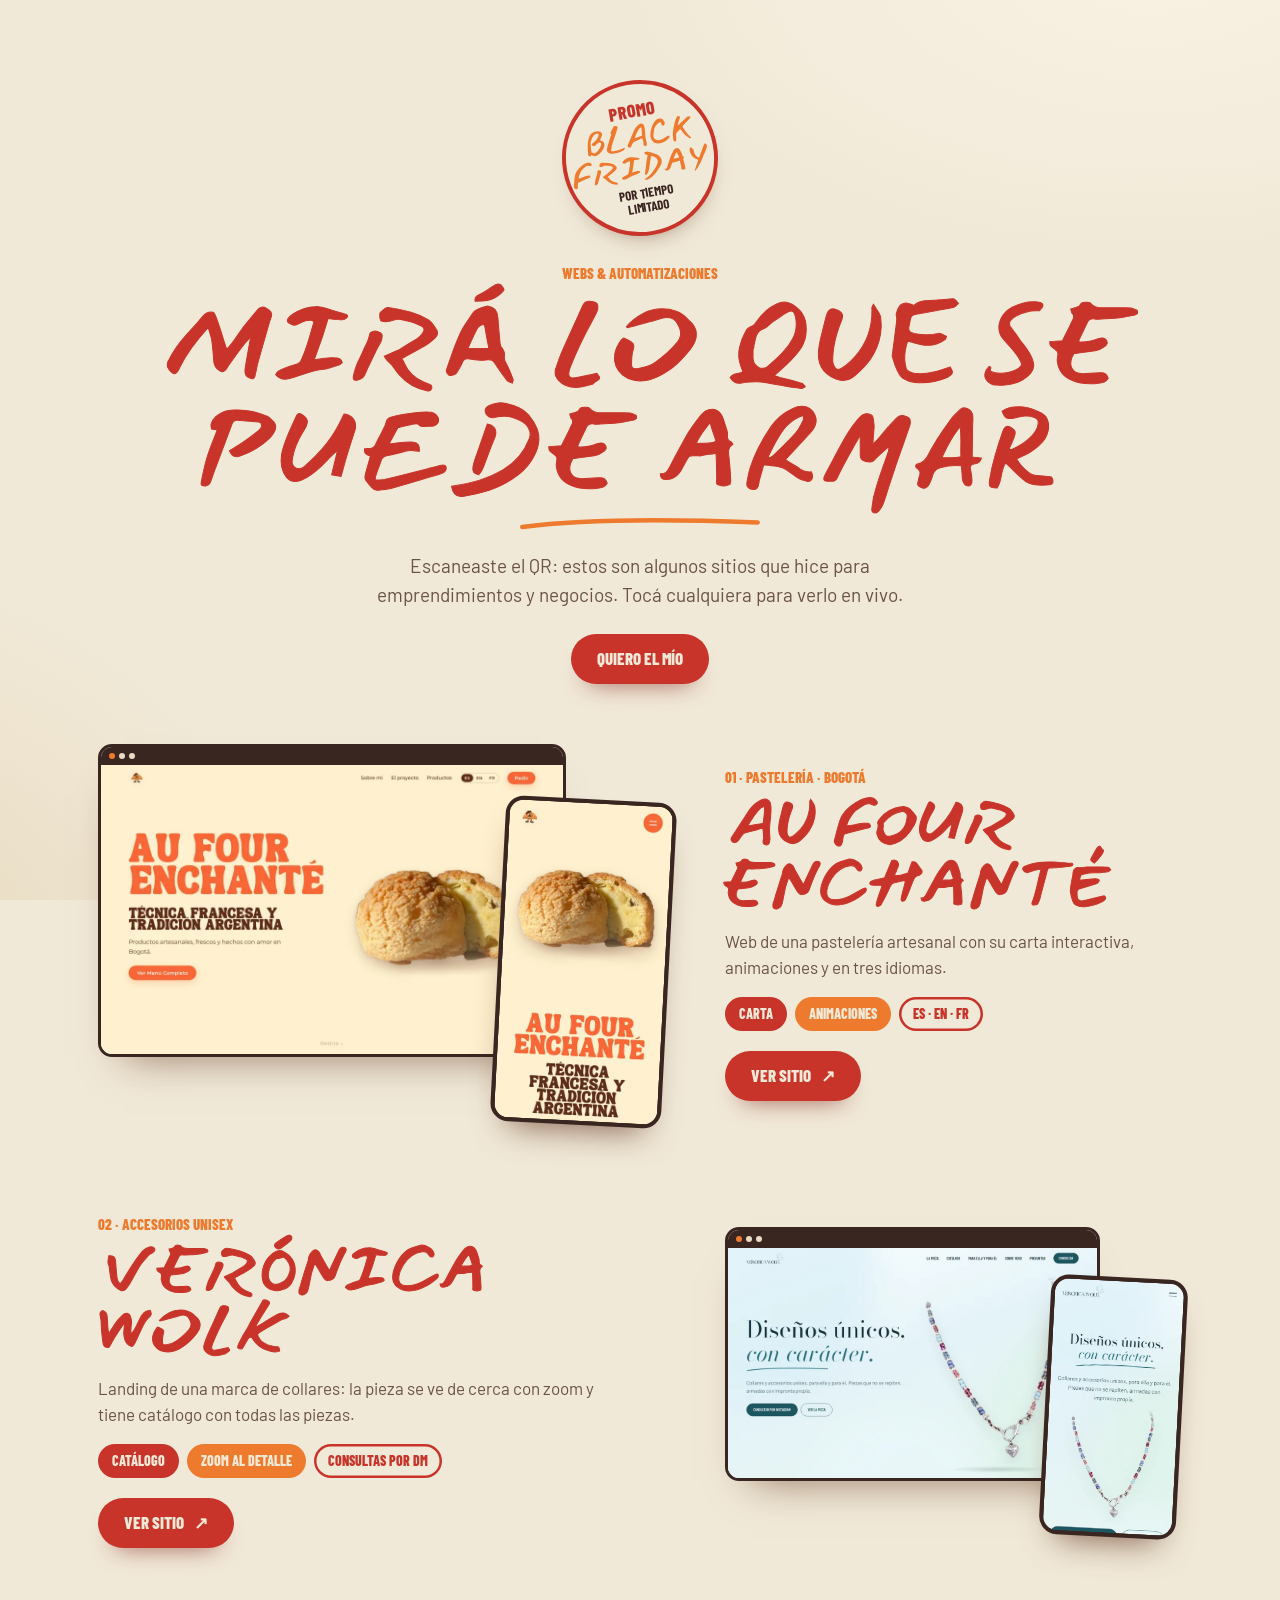
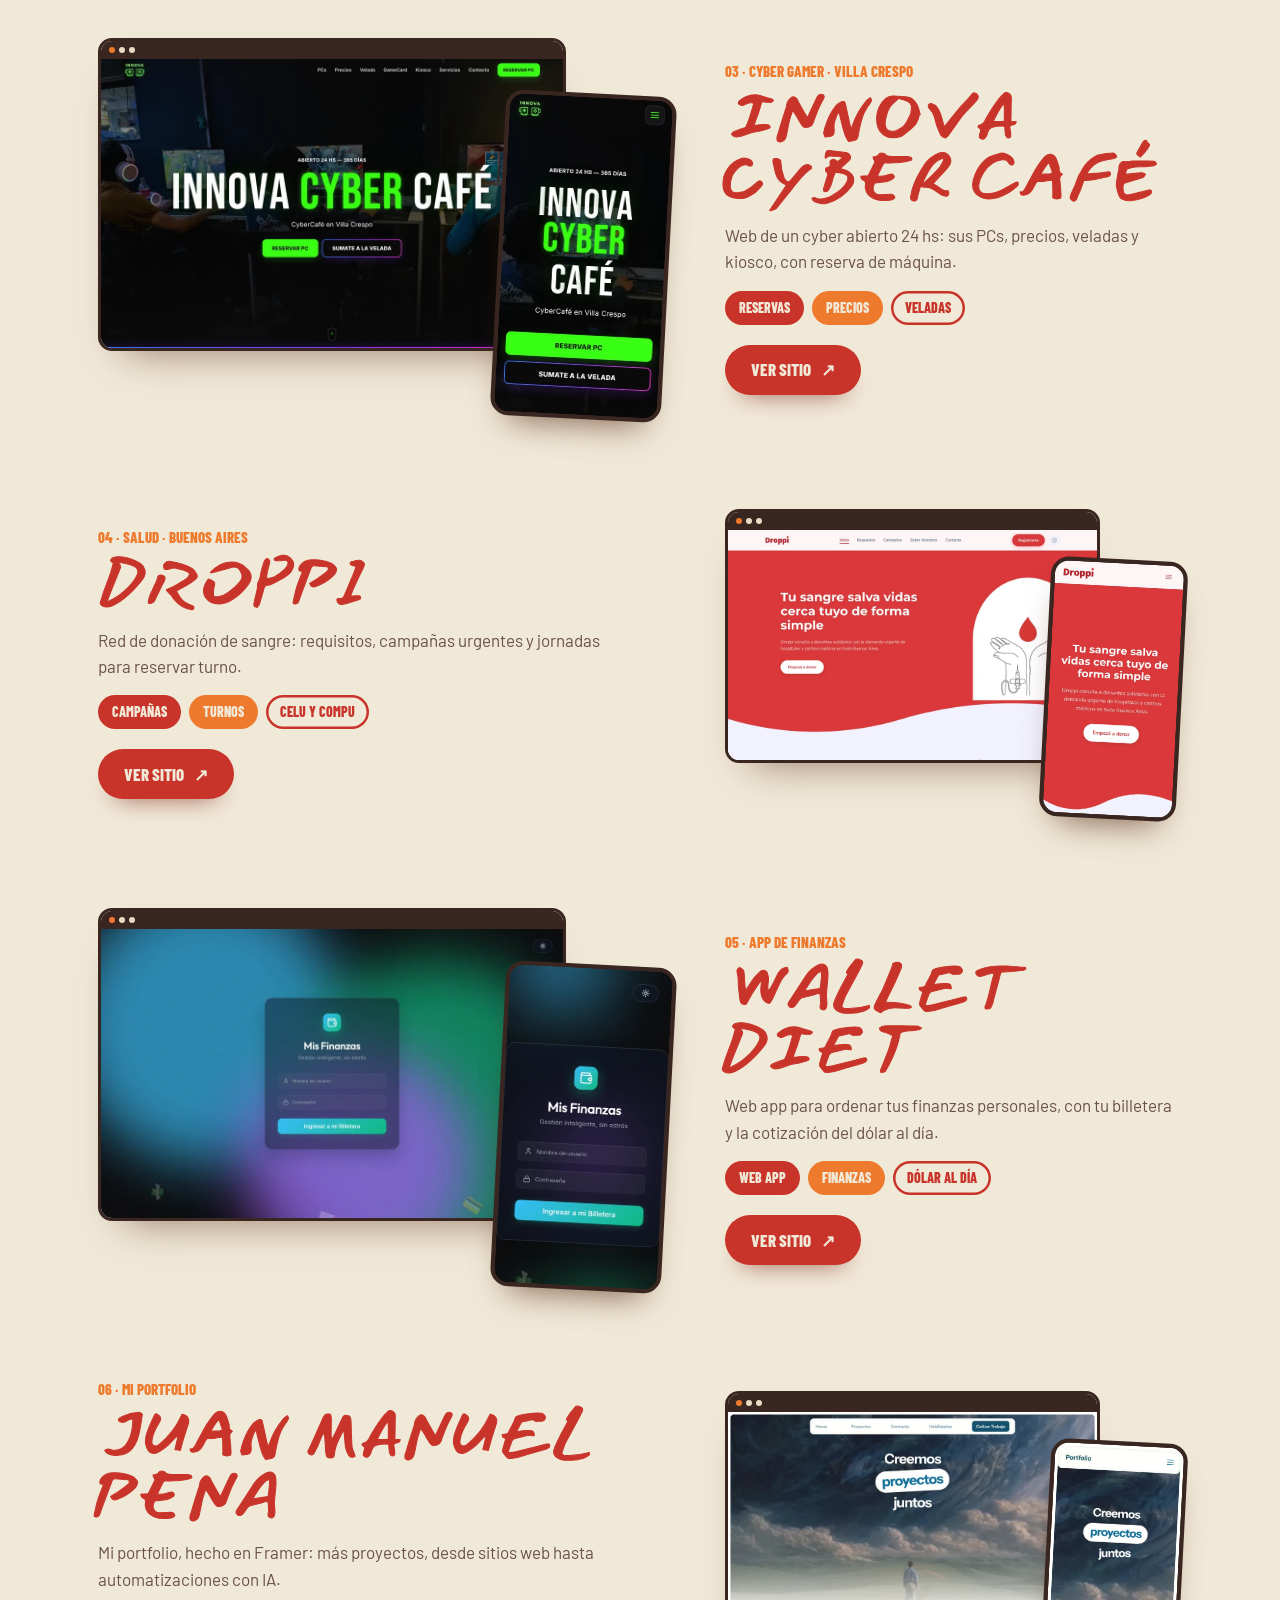
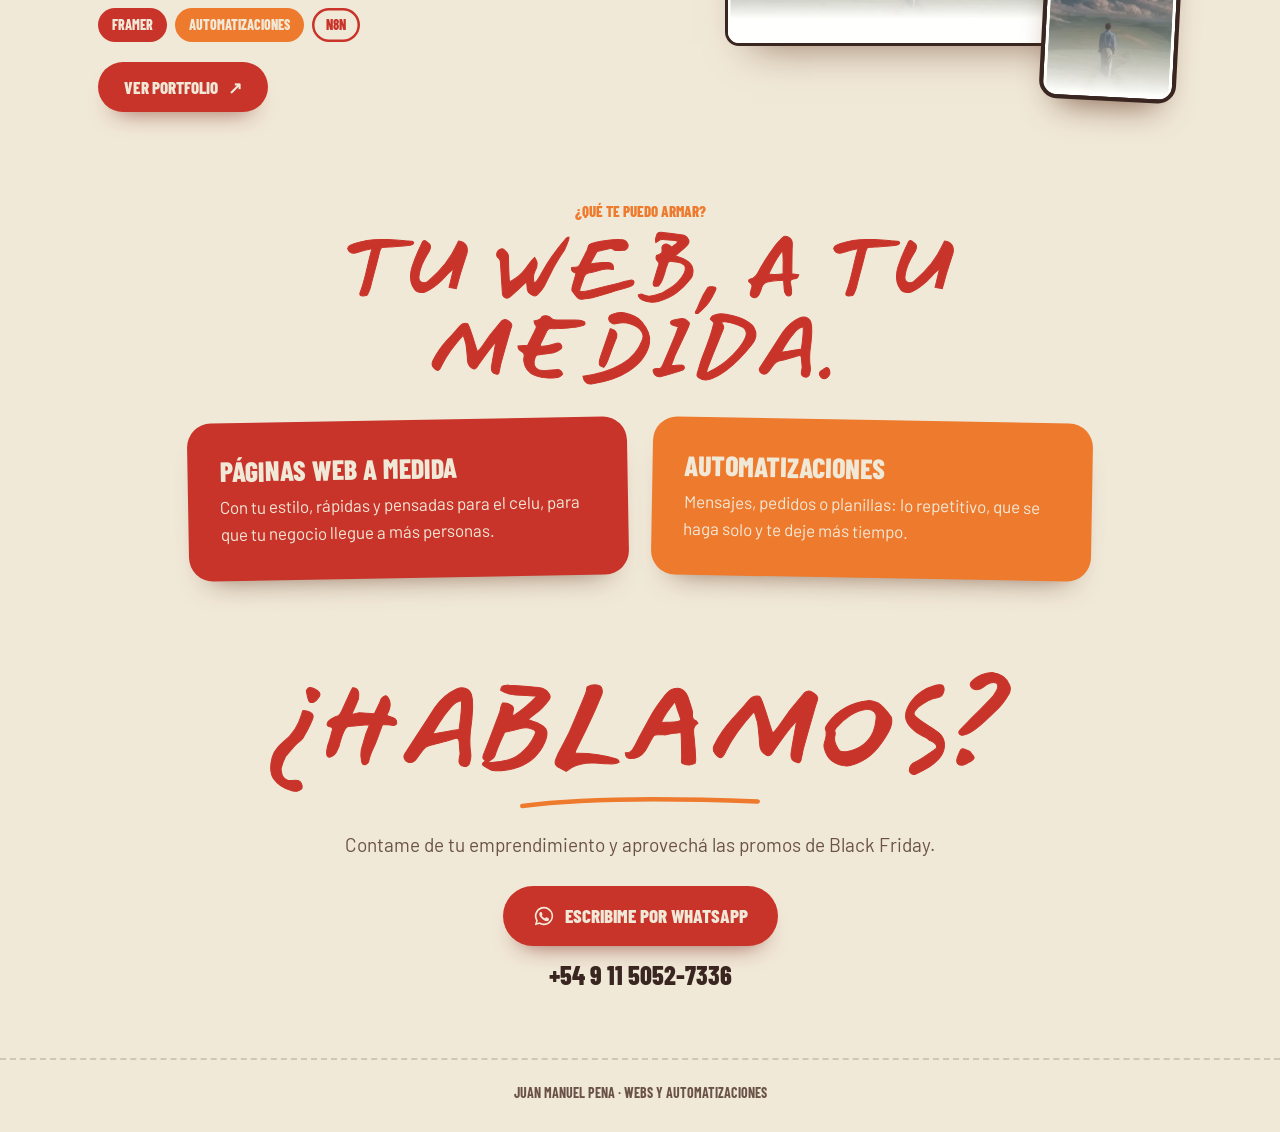
==== mini-pagina/index.html @ 7d2a38d8 "Creation of the entire project as a single, unified entity" ====
<!doctype html>
<html lang="es">
<head>
  <meta charset="utf-8" />
  <meta name="viewport" content="width=device-width, initial-scale=1, viewport-fit=cover" />
  <title>Juan Manuel Pena — Webs y automatizaciones</title>
  <meta name="description" content="Páginas web a medida y automatizaciones para emprendimientos y negocios. Mirá algunos proyectos y consultame." />
  <meta name="theme-color" content="#F1E9D8" />
  <meta property="og:title" content="Webs y automatizaciones a medida" />
  <meta property="og:description" content="Mirá algunos proyectos y escalá tu negocio." />
  <meta property="og:image" content="img/cyber-compu.webp" />
  <link rel="icon" href="data:image/svg+xml,%3Csvg xmlns='http://www.w3.org/2000/svg' viewBox='0 0 24 24'%3E%3Cpath fill='%23C9342A' d='M12 0c.6 6 1.8 9.4 12 12-10.2 2.6-11.4 6-12 12-.6-6-1.8-9.4-12-12C10.2 9.4 11.4 6 12 0Z'/%3E%3C/svg%3E" />
  <link rel="preload" href="fonts/Mansalva-400.woff2" as="font" type="font/woff2" crossorigin />
  <link rel="stylesheet" href="style.css" />
  <script src="config.js" defer></script>
  <script src="main.js" defer></script>
</head>
<body>
  <header class="hero">
    <div class="sticker reveal"><span class="s1">Promo</span><span class="s2">Black<br>Friday</span><span class="s3">Por tiempo<br>limitado</span></div>
    <p class="label reveal">Webs &amp; automatizaciones</p>
    <h1 class="brush reveal">Mirá lo que se puede armar</h1>
    <svg class="swash reveal" viewBox="0 0 320 22" aria-hidden="true"><path d="M3 15 C 70 6, 170 3, 317 9" /></svg>
    <p class="lead reveal">Escaneaste el QR: estos son algunos sitios que hice para emprendimientos y negocios. Tocá cualquiera para verlo en vivo.</p>
    <a class="btn reveal" href="#contacto">Quiero el mío</a>
  </header>

  <main>
    <section class="projects" aria-label="Proyectos">
      <article class="project reveal">
        <div class="shots"><div class="browser"><i></i><img src="img/aufore-compu.webp" alt="Au Four Enchanté en la compu" width="960" height="600" loading="lazy" /></div><div class="phone"><img src="img/aufore-celu.webp" alt="Au Four Enchanté en el celular" width="390" height="844" loading="lazy" /></div></div>
        <div class="info">
          <p class="num">01 · Pastelería · Bogotá</p>
          <h2 class="brush">Au Four Enchanté</h2>
          <p>Web de una pastelería artesanal con su carta interactiva, animaciones y en tres idiomas.</p>
          <ul class="chips"><li>Carta</li><li class="o">Animaciones</li><li class="l">ES · EN · FR</li></ul>
          <a class="btn" href="https://aufourenchante.netlify.app/" target="_blank" rel="noopener">Ver sitio <span aria-hidden="true">↗</span></a>
        </div>
      </article>

      <article class="project reveal">
        <div class="shots"><div class="browser"><i></i><img src="img/vero-compu.webp" alt="Verónica Wolk en la compu" width="960" height="600" loading="lazy" /></div><div class="phone"><img src="img/vero-celu.webp" alt="Verónica Wolk en el celular" width="390" height="844" loading="lazy" /></div></div>
        <div class="info">
          <p class="num">02 · Accesorios unisex</p>
          <h2 class="brush">Verónica Wolk</h2>
          <p>Landing de una marca de collares: la pieza se ve de cerca con zoom y tiene catálogo con todas las piezas.</p>
          <ul class="chips"><li>Catálogo</li><li class="o">Zoom al detalle</li><li class="l">Consultas por DM</li></ul>
          <a class="btn" href="https://soyverowolk.netlify.app/" target="_blank" rel="noopener">Ver sitio <span aria-hidden="true">↗</span></a>
        </div>
      </article>

      <article class="project reveal">
        <div class="shots"><div class="browser"><i></i><img src="img/cyber-compu.webp" alt="Innova Cyber Café en la compu" width="960" height="600" loading="lazy" /></div><div class="phone"><img src="img/cyber-celu.webp" alt="Innova Cyber Café en el celular" width="390" height="844" loading="lazy" /></div></div>
        <div class="info">
          <p class="num">03 · Cyber gamer · Villa Crespo</p>
          <h2 class="brush">Innova Cyber Café</h2>
          <p>Web de un cyber abierto 24 hs: sus PCs, precios, veladas y kiosco, con reserva de máquina.</p>
          <ul class="chips"><li>Reservas</li><li class="o">Precios</li><li class="l">Veladas</li></ul>
          <a class="btn" href="https://innova-cyber.netlify.app/" target="_blank" rel="noopener">Ver sitio <span aria-hidden="true">↗</span></a>
        </div>
      </article>

      <article class="project reveal">
        <div class="shots"><div class="browser"><i></i><img src="img/droppi-compu.webp" alt="Droppi en la compu" width="960" height="600" loading="lazy" /></div><div class="phone"><img src="img/droppi-celu.webp" alt="Droppi en el celular" width="390" height="844" loading="lazy" /></div></div>
        <div class="info">
          <p class="num">04 · Salud · Buenos Aires</p>
          <h2 class="brush">Droppi</h2>
          <p>Red de donación de sangre: requisitos, campañas urgentes y jornadas para reservar turno.</p>
          <ul class="chips"><li>Campañas</li><li class="o">Turnos</li><li class="l">Celu y compu</li></ul>
          <a class="btn" href="https://droppi-vei.netlify.app/" target="_blank" rel="noopener">Ver sitio <span aria-hidden="true">↗</span></a>
        </div>
      </article>

      <article class="project reveal">
        <div class="shots"><div class="browser"><i></i><img src="img/wallet-compu.webp" alt="Wallet Diet en la compu" width="960" height="600" loading="lazy" /></div><div class="phone"><img src="img/wallet-celu.webp" alt="Wallet Diet en el celular" width="390" height="844" loading="lazy" /></div></div>
        <div class="info">
          <p class="num">05 · App de finanzas</p>
          <h2 class="brush">Wallet Diet</h2>
          <p>Web app para ordenar tus finanzas personales, con tu billetera y la cotización del dólar al día.</p>
          <ul class="chips"><li>Web app</li><li class="o">Finanzas</li><li class="l">Dólar al día</li></ul>
          <a class="btn" href="https://wallet-diet.netlify.app/" target="_blank" rel="noopener">Ver sitio <span aria-hidden="true">↗</span></a>
        </div>
      </article>

      <article class="project reveal">
        <div class="shots"><div class="browser"><i></i><img src="img/pena-compu.webp" alt="Portfolio de Juan Manuel Pena en la compu" width="960" height="600" loading="lazy" /></div><div class="phone"><img src="img/pena-celu.webp" alt="Portfolio en el celular" width="390" height="844" loading="lazy" /></div></div>
        <div class="info">
          <p class="num">06 · Mi portfolio</p>
          <h2 class="brush">Juan Manuel Pena</h2>
          <p>Mi portfolio, hecho en Framer: más proyectos, desde sitios web hasta automatizaciones con IA.</p>
          <ul class="chips"><li>Framer</li><li class="o">Automatizaciones</li><li class="l">n8n</li></ul>
          <a class="btn" href="https://portfolio-pena.framer.website/" target="_blank" rel="noopener">Ver portfolio <span aria-hidden="true">↗</span></a>
        </div>
      </article>
    </section>

    <section class="services">
      <p class="label reveal">¿Qué te puedo armar?</p>
      <h2 class="brush reveal">Tu web, a tu medida.</h2>
      <div class="svc">
        <div class="card r reveal"><h3>Páginas web a medida</h3><p>Con tu estilo, rápidas y pensadas para el celu, para que tu negocio llegue a más personas.</p></div>
        <div class="card o reveal"><h3>Automatizaciones</h3><p>Mensajes, pedidos o planillas: lo repetitivo, que se haga solo y te deje más tiempo.</p></div>
      </div>
    </section>

    <section class="contact" id="contacto">
      <h2 class="brush reveal">¿Hablamos?</h2>
      <svg class="swash reveal" viewBox="0 0 320 22" aria-hidden="true"><path d="M3 15 C 70 6, 170 3, 317 9" /></svg>
      <p class="lead reveal">Contame de tu emprendimiento y aprovechá las promos de Black Friday.</p>
      <a class="btn big reveal" data-wa href="#" target="_blank" rel="noopener">
        <svg viewBox="0 0 24 24" aria-hidden="true"><path d="M12 2a10 10 0 0 0-8.6 15.1L2 22l5-1.3A10 10 0 1 0 12 2Zm0 18.2a8.2 8.2 0 0 1-4.2-1.2l-.3-.2-3 .8.8-2.9-.2-.3A8.2 8.2 0 1 1 12 20.2Zm4.5-6.1c-.2-.1-1.5-.7-1.7-.8s-.4-.1-.6.1-.7.8-.8 1-.3.2-.5.1a6.7 6.7 0 0 1-3.3-2.9c-.3-.4.3-.4.7-1.3.1-.2 0-.3 0-.4l-.8-1.8c-.2-.5-.4-.4-.6-.4h-.5a1 1 0 0 0-.7.3 3 3 0 0 0-.9 2.2 5.2 5.2 0 0 0 1.1 2.7 11.8 11.8 0 0 0 4.5 4c1.7.7 2.3.8 3.2.6.5-.1 1.5-.6 1.7-1.2s.2-1.1.2-1.2-.2-.2-.4-.3Z"/></svg>
        Escribime por WhatsApp
      </a>
      <p class="phone-num reveal" data-phone></p>
    </section>
  </main>

  <footer class="foot">Juan Manuel Pena · Webs y automatizaciones</footer>
</body>
</html>
---- mini-pagina/style.css ----
/* Mobile first: lo de base es para celular; @media (min-width: 900px) agrega escritorio. */
@font-face { font-family: 'Brush'; src: url(fonts/Mansalva-400.woff2) format('woff2'); font-display: swap; }
@font-face { font-family: 'Cond'; font-weight: 700; src: url(fonts/BarlowCondensed-700.woff2) format('woff2'); font-display: swap; }
@font-face { font-family: 'Cond'; font-weight: 800; src: url(fonts/BarlowCondensed-800.woff2) format('woff2'); font-display: swap; }
@font-face { font-family: 'Barlow'; font-weight: 400; src: url(fonts/b400.woff2) format('woff2'); font-display: swap; }
@font-face { font-family: 'Barlow'; font-weight: 500; src: url(fonts/b500.woff2) format('woff2'); font-display: swap; }

:root { --cream: #F1E9D8; --cream2: #E8DCC4; --red: #C9342A; --red-d: #9E241C; --orange: #EE7A2E; --ink: #3A2620; --muted: #6a5248; --pad: 22px; --ease: cubic-bezier(.22, 1, .36, 1); }
* { box-sizing: border-box; margin: 0; }
html { -webkit-text-size-adjust: 100%; scroll-behavior: smooth; overflow-x: hidden; }
main, header { overflow-x: clip; }
body { background: var(--cream); color: var(--ink); font: 400 17px/1.55 'Barlow', system-ui, sans-serif; overflow-x: hidden;
  background-image: radial-gradient(900px 500px at 90% -5%, #f9f2e3, transparent 60%), radial-gradient(700px 700px at -10% 110%, #e7d9bd, transparent 60%); background-attachment: fixed; }
img { display: block; max-width: 100%; height: auto; }
a { color: inherit; }

.brush { font-family: 'Brush', cursive; font-weight: 400; text-transform: uppercase; transform: skewX(-9deg); -webkit-text-stroke: 1px currentColor; line-height: .95; color: var(--red); }
.label { font: 800 15px/1.2 'Cond', sans-serif; text-transform: uppercase; color: var(--orange); }
.lead { font-size: 17px; color: var(--muted); max-width: 32em; margin: 0 auto; }
.swash { display: block; width: min(240px, 60%); height: 18px; margin: 12px auto 18px; overflow: visible; }
.swash path { fill: none; stroke: var(--orange); stroke-width: 6; stroke-linecap: round; stroke-dasharray: 340; stroke-dashoffset: 340; transition: stroke-dashoffset 1.2s var(--ease) .2s; }
.swash.in path { stroke-dashoffset: 0; }

.btn { display: inline-flex; align-items: center; justify-content: center; gap: 10px; min-height: 50px; padding: 15px 26px; border-radius: 999px; background: var(--red); color: var(--cream); text-decoration: none;
  font: 800 17px/1 'Cond', sans-serif; text-transform: uppercase; box-shadow: 0 14px 24px -16px rgba(120,30,20,.8); transition: transform .3s var(--ease), background .3s; }
.btn:active { transform: scale(.97); }
@media (hover: hover) { .btn:hover { background: var(--red-d); transform: translateY(-2px); } }
.btn svg { width: 22px; height: 22px; fill: currentColor; }
.btn.big { min-height: 60px; font-size: 19px; padding: 18px 30px; }

/* inicio */
.hero { position: relative; text-align: center; padding: 56px var(--pad) 40px; }
.hero h1 { font-size: clamp(50px, 15vw, 110px); margin: 12px auto 0; max-width: 1000px; text-wrap: balance; }
.hero .lead { margin-bottom: 24px; }
.sticker { width: 128px; height: 128px; margin: 0 auto 22px; border-radius: 50%; background: var(--cream); border: 4px solid var(--red); display: grid; place-content: center; text-align: center; transform: rotate(-10deg); box-shadow: 0 12px 24px -16px rgba(80,30,10,.6); }
.sticker .s1 { font: 800 15px/1 'Cond'; color: var(--red); text-transform: uppercase; }
.sticker .s2 { font-family: 'Brush'; text-transform: uppercase; font-size: 26px; color: var(--orange); transform: skewX(-9deg); line-height: .95; margin: 3px 0; }
.sticker .s3 { font: 700 11px/1.1 'Cond'; color: var(--ink); text-transform: uppercase; }

/* proyectos */
.projects { display: grid; gap: 54px; padding: 20px var(--pad) 40px; max-width: 1180px; margin: 0 auto; }
.project { display: grid; gap: 20px; }
.shots { position: relative; padding-right: 18%; padding-bottom: 12%; }
.browser { border-radius: 14px; overflow: hidden; background: #fff; box-shadow: 0 24px 40px -26px rgba(80,30,10,.6); border: 3px solid var(--ink); }
.browser i { display: block; height: 18px; background: var(--ink); position: relative; }
.browser i::before { content: ''; position: absolute; left: 8px; top: 6px; width: 6px; height: 6px; border-radius: 50%; background: var(--orange); box-shadow: 10px 0 0 var(--cream2), 20px 0 0 var(--cream2); }
.browser img { aspect-ratio: 16 / 10; width: 100%; object-fit: cover; object-position: top; }
.phone { position: absolute; right: 0; bottom: 0; width: 30%; border-radius: 18px; overflow: hidden; border: 4px solid var(--ink); background: var(--ink); box-shadow: 0 20px 34px -18px rgba(80,30,10,.7); transform: rotate(3deg); }
.phone img { aspect-ratio: 390 / 760; width: 100%; object-fit: cover; object-position: top; border-radius: 13px; }
.info { text-align: center; }
.num { font: 800 15px/1.2 'Cond'; text-transform: uppercase; color: var(--orange); }
.info h2 { font-size: clamp(40px, 11vw, 64px); margin: 8px 0 12px; }
.info p:not(.num) { color: var(--muted); max-width: 30em; margin: 0 auto; }
.chips { list-style: none; padding: 0; margin: 16px 0 20px; display: flex; flex-wrap: wrap; gap: 8px; justify-content: center; }
.chips li { font: 800 14px/1 'Cond'; text-transform: uppercase; padding: 10px 14px; border-radius: 999px; background: var(--red); color: var(--cream); }
.chips li.o { background: var(--orange); }
.chips li.l { background: transparent; color: var(--red); box-shadow: inset 0 0 0 2.5px var(--red); }

/* servicios */
.services { text-align: center; padding: 50px var(--pad); max-width: 1000px; margin: 0 auto; }
.services h2 { font-size: clamp(44px, 12vw, 84px); margin-top: 10px; }
.svc { display: grid; gap: 16px; margin-top: 30px; text-align: left; }
.card { border-radius: 24px; padding: 26px 24px; color: var(--cream); box-shadow: 0 18px 30px -22px rgba(80,30,10,.7); }
.card.r { background: var(--red); transform: rotate(-1deg); }
.card.o { background: var(--orange); transform: rotate(1deg); }
.card h3 { font: 800 28px/1.05 'Cond'; text-transform: uppercase; margin-bottom: 8px; }

/* contacto */
.contact { text-align: center; padding: 50px var(--pad) 70px; }
.contact h2 { font-size: clamp(46px, 13vw, 110px); }
.contact .lead { margin-bottom: 26px; }
.phone-num { margin-top: 16px; font: 800 26px/1 'Cond'; color: var(--ink); letter-spacing: 0; }
.foot { text-align: center; padding: 24px var(--pad) calc(30px + env(safe-area-inset-bottom)); font: 700 14px/1.3 'Cond'; text-transform: uppercase; color: var(--muted); border-top: 2px dashed rgba(58,38,32,.18); }

/* aparición */
.reveal { opacity: 0; transform: translateY(26px); transition: opacity .9s var(--ease), transform .9s var(--ease); }
.reveal.in { opacity: 1; transform: none; }
.brush.reveal.in, h1.reveal.in { transform: skewX(-9deg); }
.sticker.reveal.in { transform: rotate(-10deg); }
.card.r.reveal.in { transform: rotate(-1deg); }
.card.o.reveal.in { transform: rotate(1deg); }

/* escritorio */
@media (min-width: 900px) {
  :root { --pad: 48px; }
  .hero { padding-top: 80px; }
  .hero .lead, .lead { font-size: 19px; }
  .sticker { width: 156px; height: 156px; margin: 0 auto 28px; }
  .sticker .s1 { font-size: 18px; } .sticker .s2 { font-size: 32px; } .sticker .s3 { font-size: 13px; }
  .projects { gap: 90px; }
  .project { grid-template-columns: 1.25fr 1fr; align-items: center; gap: 56px; }
  .project:nth-child(even) .shots { order: 2; }
  .info { text-align: left; }
  .info p:not(.num) { margin: 0; }
  .chips { justify-content: flex-start; }
  .svc { grid-template-columns: 1fr 1fr; gap: 24px; }
  .card { padding: 34px 32px; }
}
@media (prefers-reduced-motion: reduce) { .reveal { opacity: 1; transform: none; transition: none; } .swash path { stroke-dashoffset: 0; } }
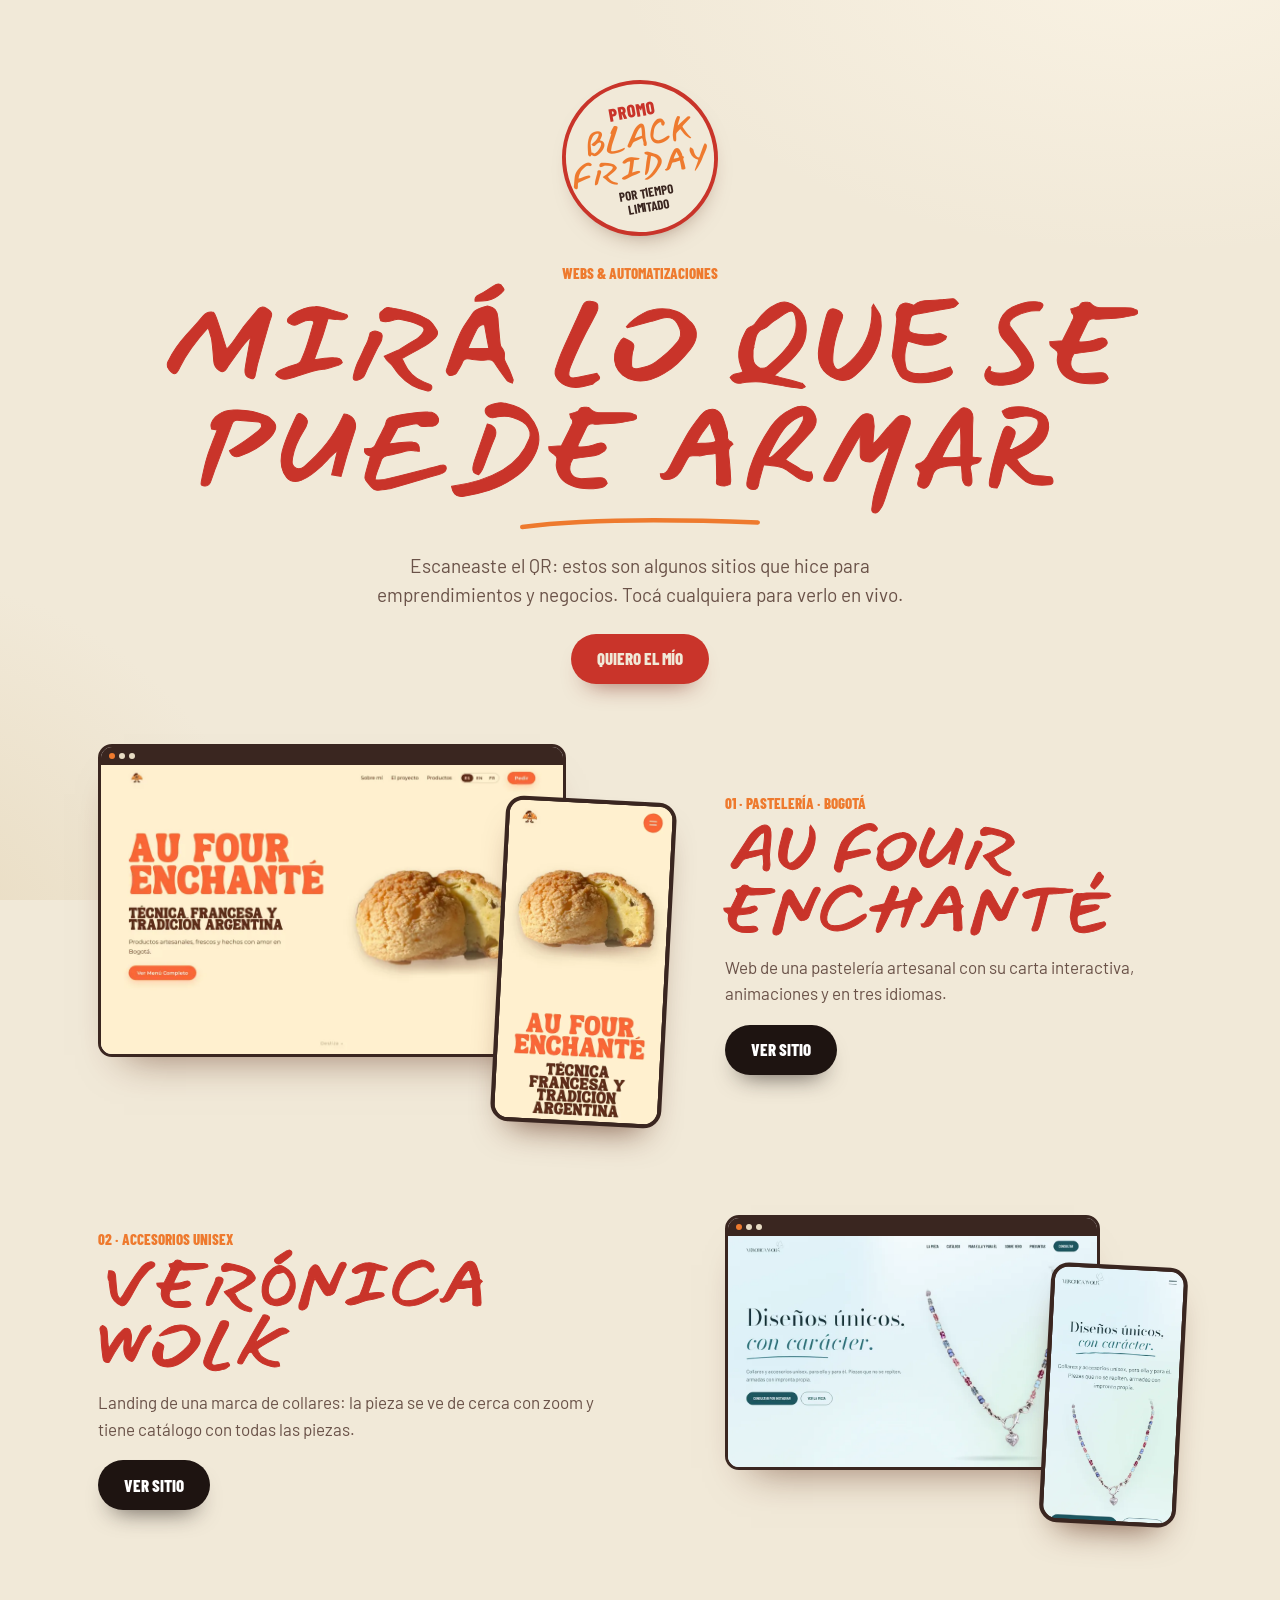
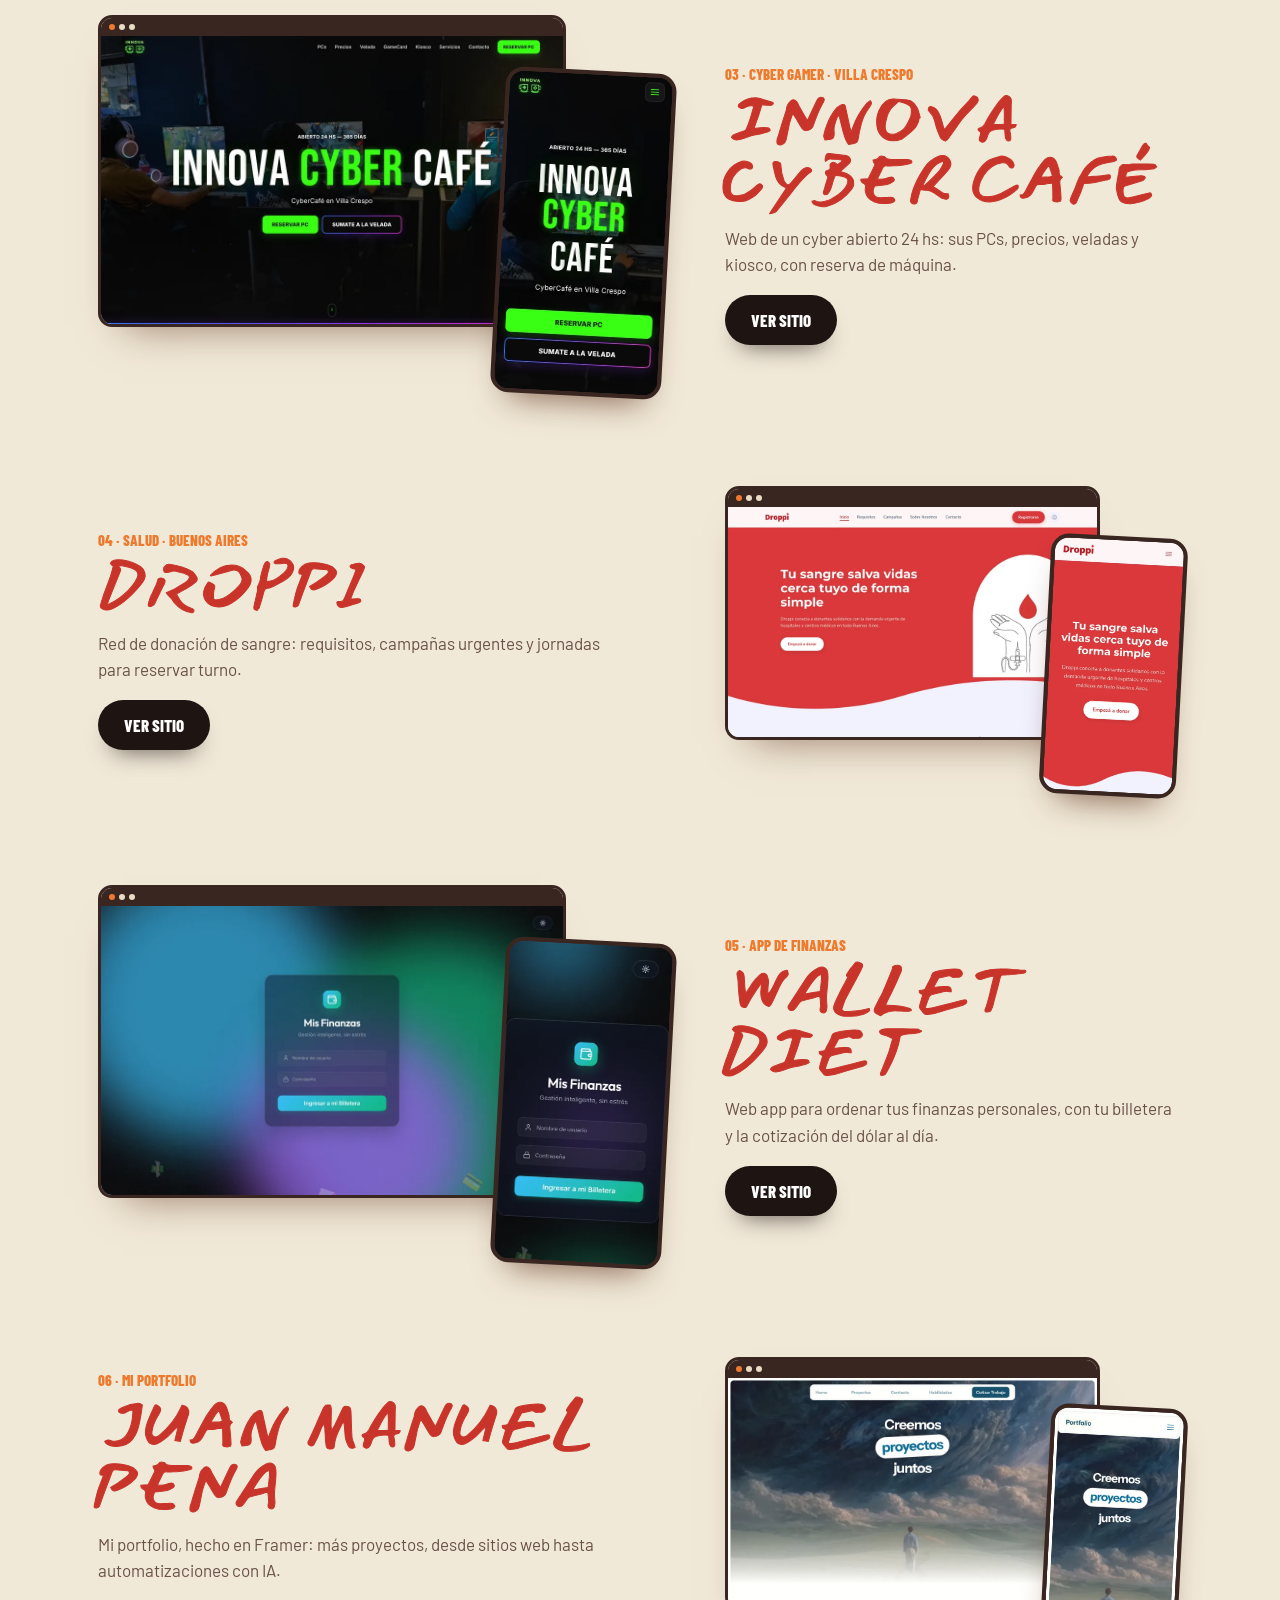
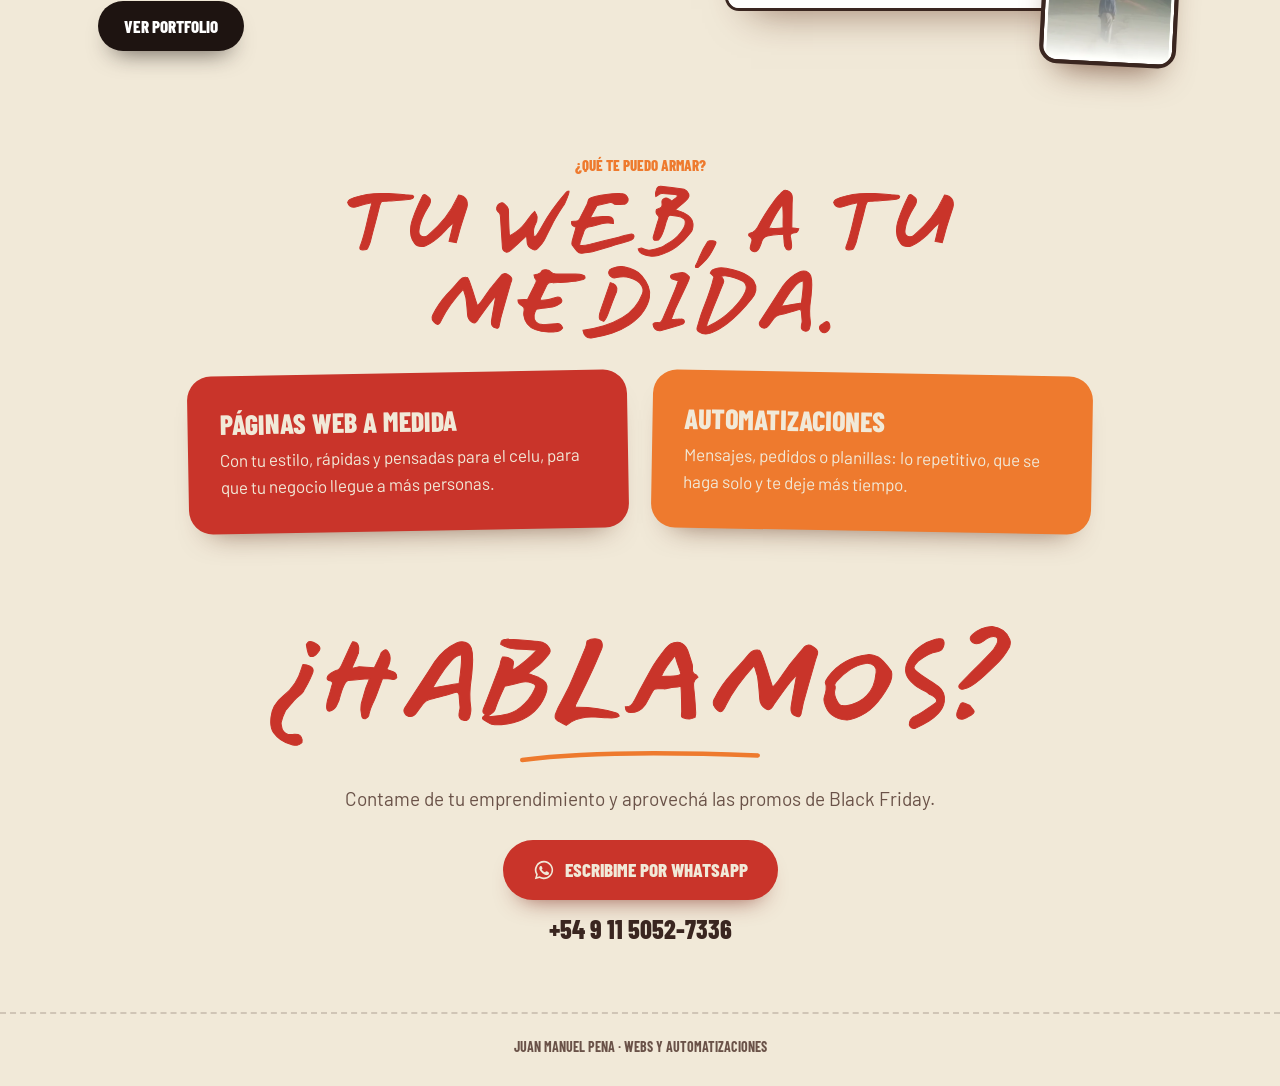
==== commit d52cb676: "Remove project tags and arrow from 'View site' button" ====
--- a/mini-pagina/index.html
+++ b/mini-pagina/index.html
@@ -33,8 +33,7 @@
           <p class="num">01 · Pastelería · Bogotá</p>
           <h2 class="brush">Au Four Enchanté</h2>
           <p>Web de una pastelería artesanal con su carta interactiva, animaciones y en tres idiomas.</p>
-          <ul class="chips"><li>Carta</li><li class="o">Animaciones</li><li class="l">ES · EN · FR</li></ul>
-          <a class="btn" href="https://aufourenchante.netlify.app/" target="_blank" rel="noopener">Ver sitio <span aria-hidden="true">↗</span></a>
+          <a class="btn" href="https://aufourenchante.netlify.app/" target="_blank" rel="noopener">Ver sitio</a>
         </div>
       </article>
 
@@ -44,8 +43,7 @@
           <p class="num">02 · Accesorios unisex</p>
           <h2 class="brush">Verónica Wolk</h2>
           <p>Landing de una marca de collares: la pieza se ve de cerca con zoom y tiene catálogo con todas las piezas.</p>
-          <ul class="chips"><li>Catálogo</li><li class="o">Zoom al detalle</li><li class="l">Consultas por DM</li></ul>
-          <a class="btn" href="https://soyverowolk.netlify.app/" target="_blank" rel="noopener">Ver sitio <span aria-hidden="true">↗</span></a>
+          <a class="btn" href="https://soyverowolk.netlify.app/" target="_blank" rel="noopener">Ver sitio</a>
         </div>
       </article>
 
@@ -55,8 +53,7 @@
           <p class="num">03 · Cyber gamer · Villa Crespo</p>
           <h2 class="brush">Innova Cyber Café</h2>
           <p>Web de un cyber abierto 24 hs: sus PCs, precios, veladas y kiosco, con reserva de máquina.</p>
-          <ul class="chips"><li>Reservas</li><li class="o">Precios</li><li class="l">Veladas</li></ul>
-          <a class="btn" href="https://innova-cyber.netlify.app/" target="_blank" rel="noopener">Ver sitio <span aria-hidden="true">↗</span></a>
+          <a class="btn" href="https://innova-cyber.netlify.app/" target="_blank" rel="noopener">Ver sitio</a>
         </div>
       </article>
 
@@ -66,8 +63,7 @@
           <p class="num">04 · Salud · Buenos Aires</p>
           <h2 class="brush">Droppi</h2>
           <p>Red de donación de sangre: requisitos, campañas urgentes y jornadas para reservar turno.</p>
-          <ul class="chips"><li>Campañas</li><li class="o">Turnos</li><li class="l">Celu y compu</li></ul>
-          <a class="btn" href="https://droppi-vei.netlify.app/" target="_blank" rel="noopener">Ver sitio <span aria-hidden="true">↗</span></a>
+          <a class="btn" href="https://droppi-vei.netlify.app/" target="_blank" rel="noopener">Ver sitio</a>
         </div>
       </article>
 
@@ -77,8 +73,7 @@
           <p class="num">05 · App de finanzas</p>
           <h2 class="brush">Wallet Diet</h2>
           <p>Web app para ordenar tus finanzas personales, con tu billetera y la cotización del dólar al día.</p>
-          <ul class="chips"><li>Web app</li><li class="o">Finanzas</li><li class="l">Dólar al día</li></ul>
-          <a class="btn" href="https://wallet-diet.netlify.app/" target="_blank" rel="noopener">Ver sitio <span aria-hidden="true">↗</span></a>
+          <a class="btn" href="https://wallet-diet.netlify.app/" target="_blank" rel="noopener">Ver sitio</a>
         </div>
       </article>
 
@@ -88,8 +83,7 @@
           <p class="num">06 · Mi portfolio</p>
           <h2 class="brush">Juan Manuel Pena</h2>
           <p>Mi portfolio, hecho en Framer: más proyectos, desde sitios web hasta automatizaciones con IA.</p>
-          <ul class="chips"><li>Framer</li><li class="o">Automatizaciones</li><li class="l">n8n</li></ul>
-          <a class="btn" href="https://portfolio-pena.framer.website/" target="_blank" rel="noopener">Ver portfolio <span aria-hidden="true">↗</span></a>
+          <a class="btn" href="https://portfolio-pena.framer.website/" target="_blank" rel="noopener">Ver portfolio</a>
         </div>
       </article>
     </section>
--- a/mini-pagina/style.css
+++ b/mini-pagina/style.css
@@ -51,10 +51,6 @@
 .num { font: 800 15px/1.2 'Cond'; text-transform: uppercase; color: var(--orange); }
 .info h2 { font-size: clamp(40px, 11vw, 64px); margin: 8px 0 12px; }
 .info p:not(.num) { color: var(--muted); max-width: 30em; margin: 0 auto; }
-.chips { list-style: none; padding: 0; margin: 16px 0 20px; display: flex; flex-wrap: wrap; gap: 8px; justify-content: center; }
-.chips li { font: 800 14px/1 'Cond'; text-transform: uppercase; padding: 10px 14px; border-radius: 999px; background: var(--red); color: var(--cream); }
-.chips li.o { background: var(--orange); }
-.chips li.l { background: transparent; color: var(--red); box-shadow: inset 0 0 0 2.5px var(--red); }
 
 /* servicios */
 .services { text-align: center; padding: 50px var(--pad); max-width: 1000px; margin: 0 auto; }
@@ -92,8 +88,11 @@
   .project:nth-child(even) .shots { order: 2; }
   .info { text-align: left; }
   .info p:not(.num) { margin: 0; }
-  .chips { justify-content: flex-start; }
-  .svc { grid-template-columns: 1fr 1fr; gap: 24px; }
+    .svc { grid-template-columns: 1fr 1fr; gap: 24px; }
   .card { padding: 34px 32px; }
 }
 @media (prefers-reduced-motion: reduce) { .reveal { opacity: 1; transform: none; transition: none; } .swash path { stroke-dashoffset: 0; } }
+
+/* botón "Ver sitio": oscuro para que resalte */
+.info .btn { background: #1E1411; color: #fff; margin-top: 18px; box-shadow: 0 14px 24px -14px rgba(30,20,17,.75); }
+@media (hover: hover) { .info .btn:hover { background: #000; } }
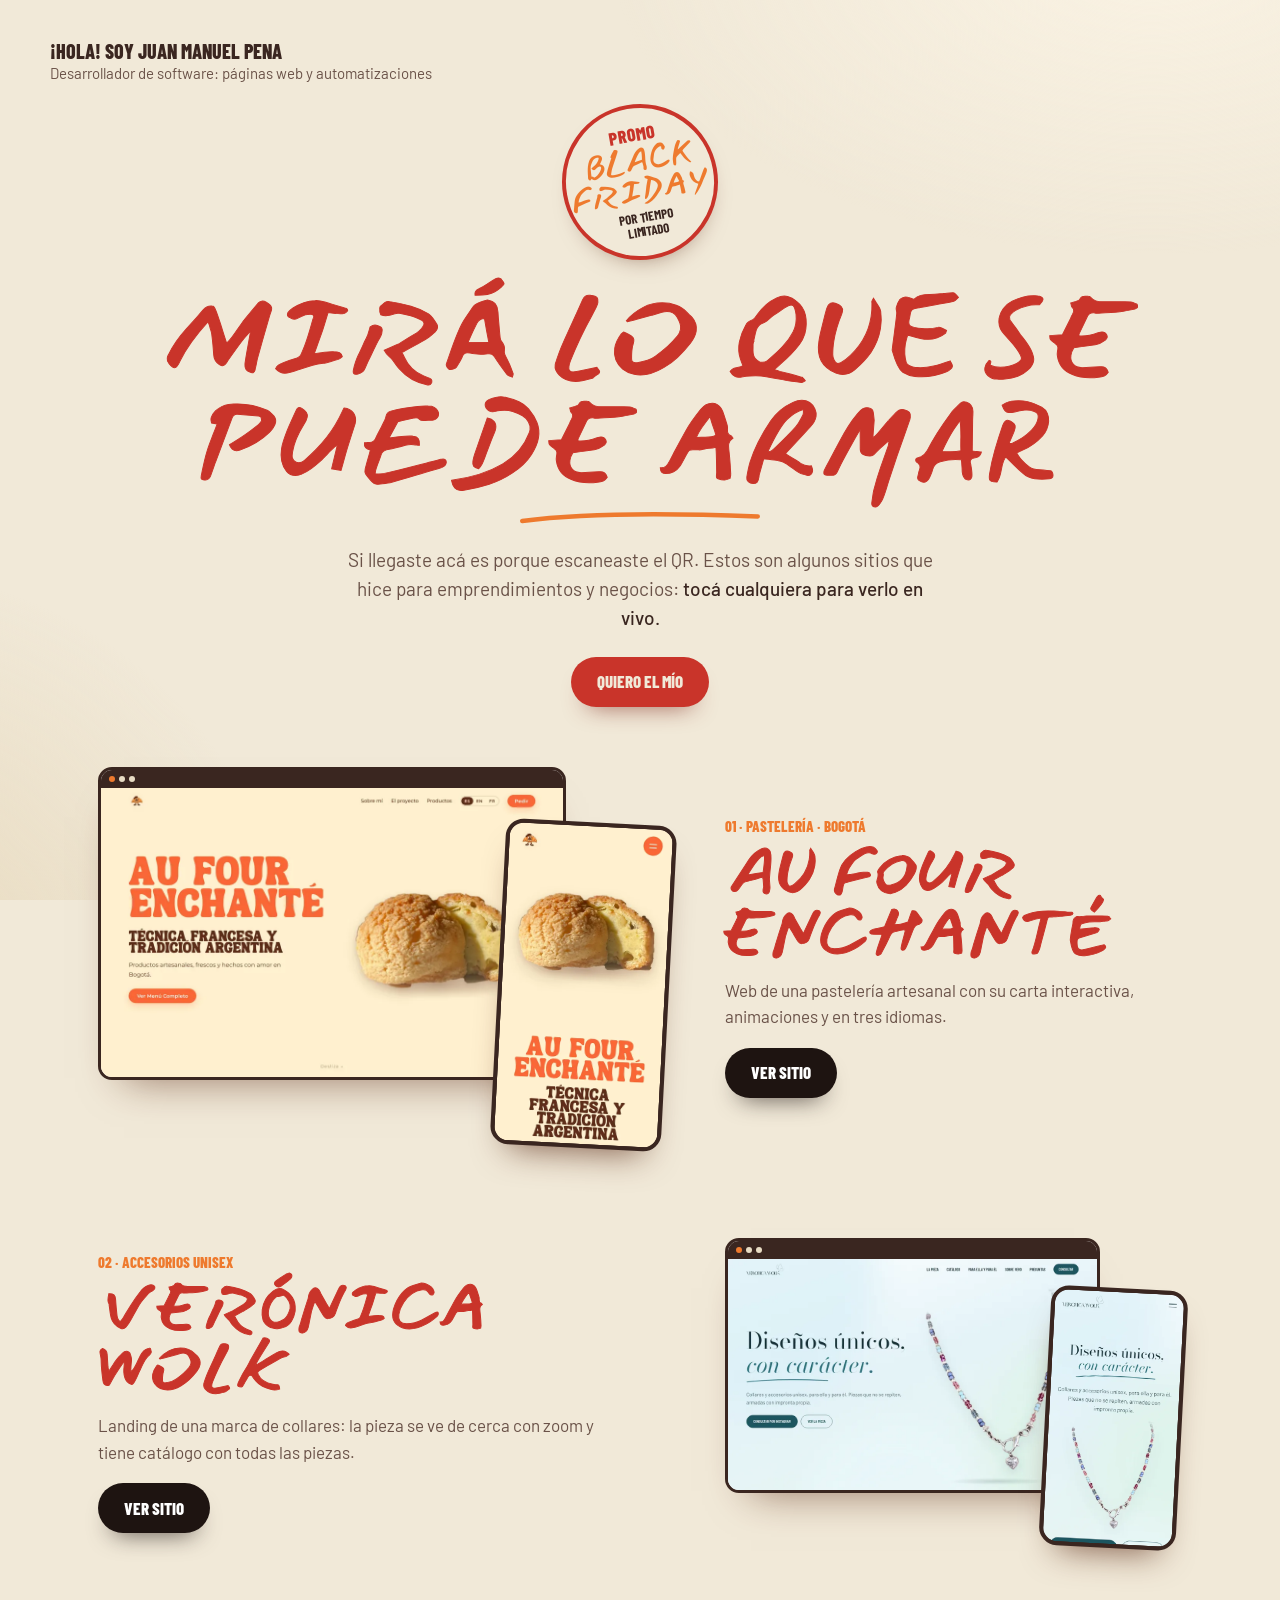
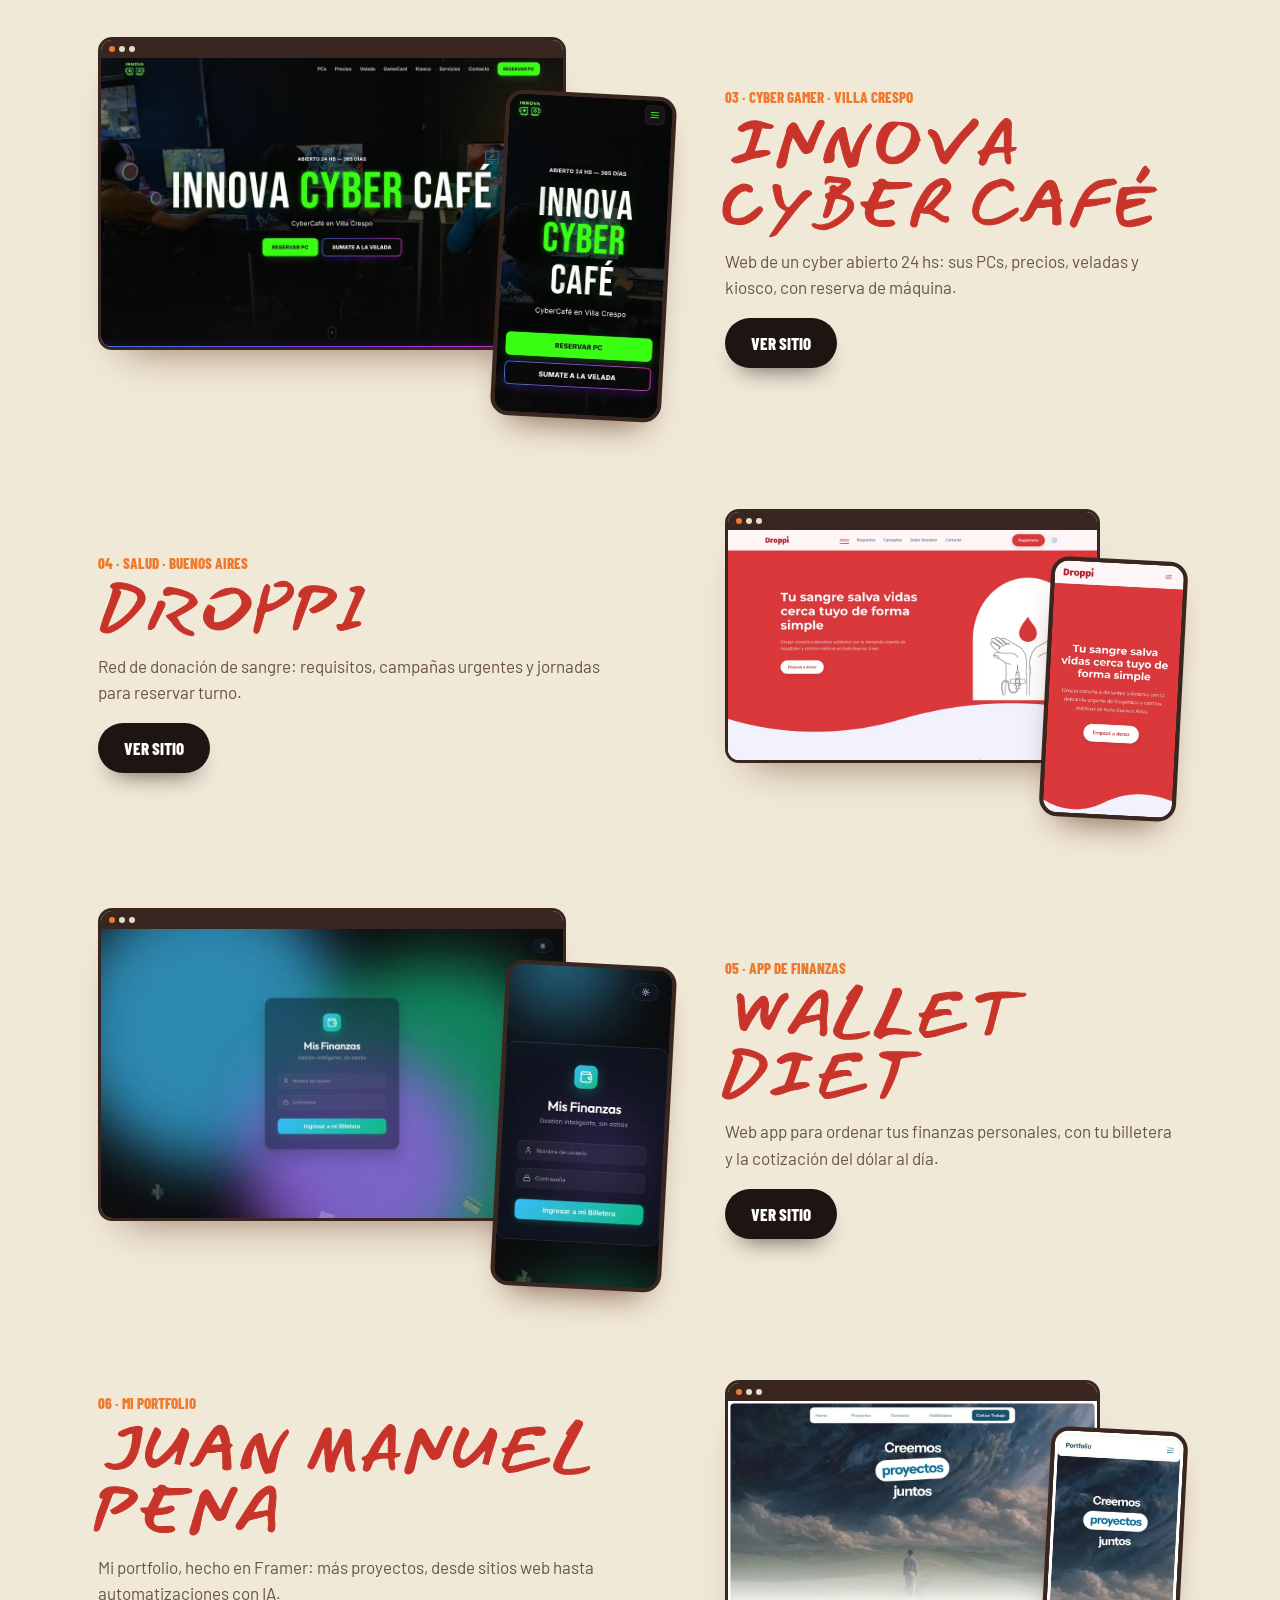
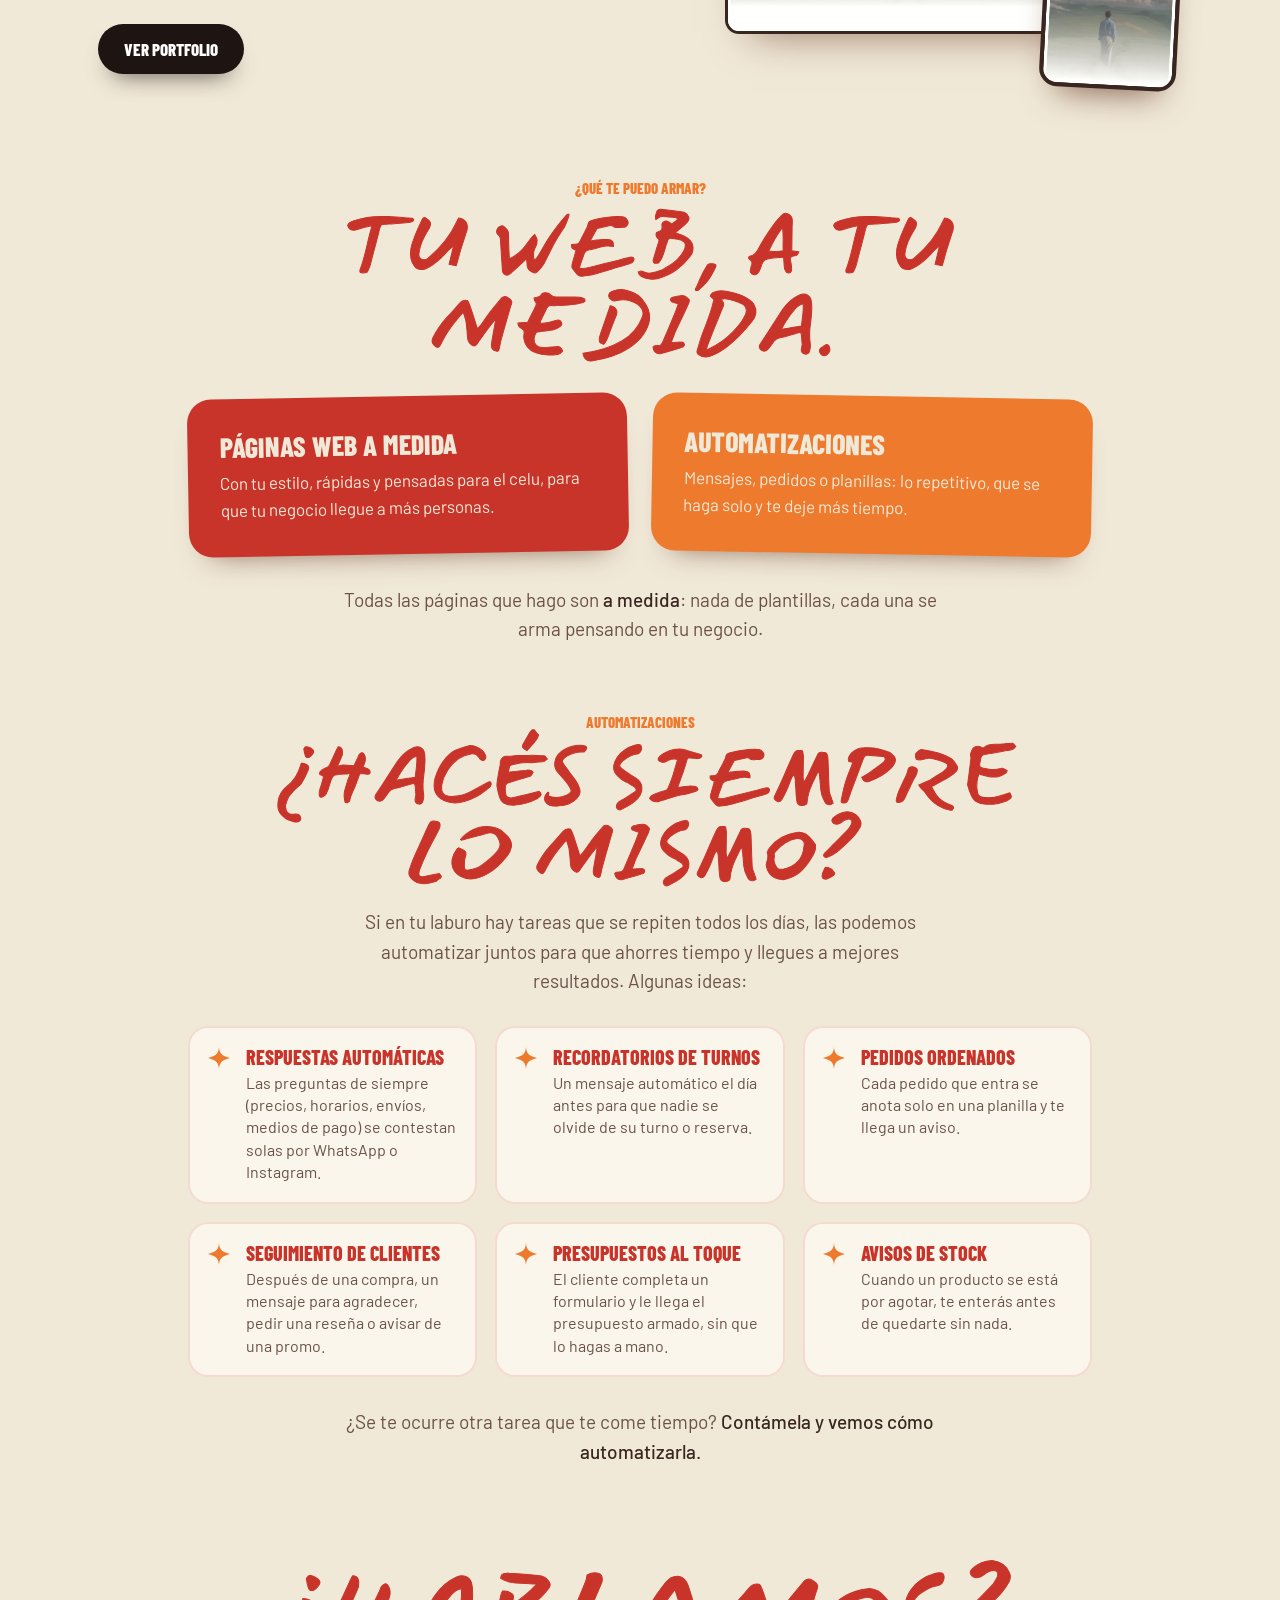
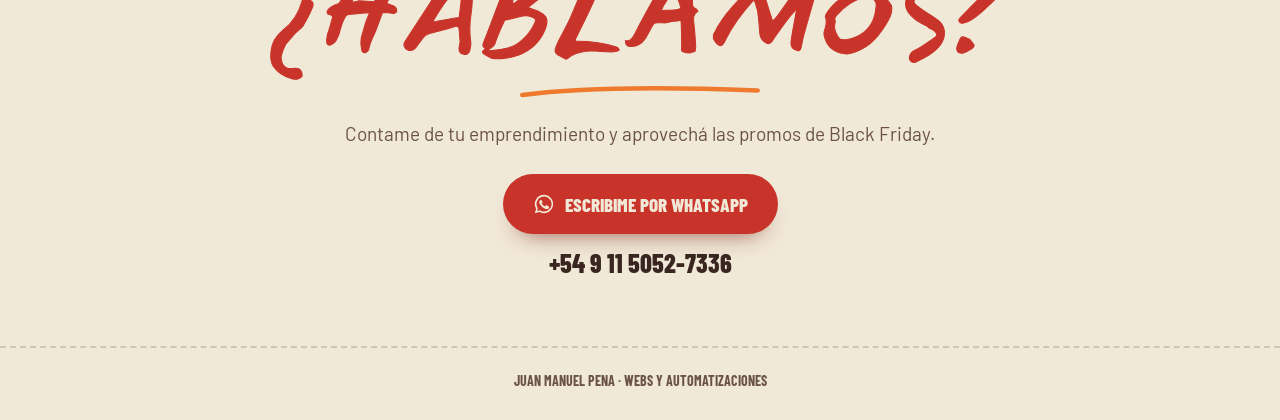
==== commit b6bc2c51: "Remove initials badge, improve mobile background and tablet title size, add business card" ====
--- a/mini-pagina/index.html
+++ b/mini-pagina/index.html
@@ -17,11 +17,14 @@
 </head>
 <body>
   <header class="hero">
+    <div class="hi reveal">
+      <p><b>¡Hola! Soy Juan Manuel Pena</b>Desarrollador de software: páginas web y automatizaciones</p>
+    </div>
     <div class="sticker reveal"><span class="s1">Promo</span><span class="s2">Black<br>Friday</span><span class="s3">Por tiempo<br>limitado</span></div>
-    <p class="label reveal">Webs &amp; automatizaciones</p>
+    <p class="label reveal"></p>
     <h1 class="brush reveal">Mirá lo que se puede armar</h1>
     <svg class="swash reveal" viewBox="0 0 320 22" aria-hidden="true"><path d="M3 15 C 70 6, 170 3, 317 9" /></svg>
-    <p class="lead reveal">Escaneaste el QR: estos son algunos sitios que hice para emprendimientos y negocios. Tocá cualquiera para verlo en vivo.</p>
+    <p class="lead reveal">Si llegaste acá es porque escaneaste el QR. Estos son algunos sitios que hice para emprendimientos y negocios: <b>tocá cualquiera para verlo en vivo.</b></p>
     <a class="btn reveal" href="#contacto">Quiero el mío</a>
   </header>
 
@@ -95,6 +98,22 @@
         <div class="card r reveal"><h3>Páginas web a medida</h3><p>Con tu estilo, rápidas y pensadas para el celu, para que tu negocio llegue a más personas.</p></div>
         <div class="card o reveal"><h3>Automatizaciones</h3><p>Mensajes, pedidos o planillas: lo repetitivo, que se haga solo y te deje más tiempo.</p></div>
       </div>
+      <p class="lead note reveal">Todas las páginas que hago son <b>a medida</b>: nada de plantillas, cada una se arma pensando en tu negocio.</p>
+
+      <div class="auto">
+        <p class="label reveal">Automatizaciones</p>
+        <h2 class="brush reveal">¿Hacés siempre lo mismo?</h2>
+        <p class="lead reveal">Si en tu laburo hay tareas que se repiten todos los días, las podemos automatizar juntos para que ahorres tiempo y llegues a mejores resultados. Algunas ideas:</p>
+        <ul class="ideas">
+          <li class="reveal"><b>Respuestas automáticas</b>Las preguntas de siempre (precios, horarios, envíos, medios de pago) se contestan solas por WhatsApp o Instagram.</li>
+          <li class="reveal"><b>Recordatorios de turnos</b>Un mensaje automático el día antes para que nadie se olvide de su turno o reserva.</li>
+          <li class="reveal"><b>Pedidos ordenados</b>Cada pedido que entra se anota solo en una planilla y te llega un aviso.</li>
+          <li class="reveal"><b>Seguimiento de clientes</b>Después de una compra, un mensaje para agradecer, pedir una reseña o avisar de una promo.</li>
+          <li class="reveal"><b>Presupuestos al toque</b>El cliente completa un formulario y le llega el presupuesto armado, sin que lo hagas a mano.</li>
+          <li class="reveal"><b>Avisos de stock</b>Cuando un producto se está por agotar, te enterás antes de quedarte sin nada.</li>
+        </ul>
+        <p class="lead reveal">¿Se te ocurre otra tarea que te come tiempo? <b>Contámela y vemos cómo automatizarla.</b></p>
+      </div>
     </section>
 
     <section class="contact" id="contacto">
--- a/mini-pagina/style.css
+++ b/mini-pagina/style.css
@@ -10,7 +10,10 @@
 html { -webkit-text-size-adjust: 100%; scroll-behavior: smooth; overflow-x: hidden; }
 main, header { overflow-x: clip; }
 body { background: var(--cream); color: var(--ink); font: 400 17px/1.55 'Barlow', system-ui, sans-serif; overflow-x: hidden;
-  background-image: radial-gradient(900px 500px at 90% -5%, #f9f2e3, transparent 60%), radial-gradient(700px 700px at -10% 110%, #e7d9bd, transparent 60%); background-attachment: fixed; }
+ }
+/* fondo fijo como capa aparte: background-attachment: fixed falla en iPhone */
+body::before { content: ''; position: fixed; inset: 0; z-index: -1; pointer-events: none;
+  background-image: radial-gradient(900px 500px at 90% -5%, #f9f2e3, transparent 60%), radial-gradient(700px 700px at -10% 110%, #e7d9bd, transparent 60%); }
 img { display: block; max-width: 100%; height: auto; }
 a { color: inherit; }
 
@@ -96,3 +99,28 @@
 /* botón "Ver sitio": oscuro para que resalte */
 .info .btn { background: #1E1411; color: #fff; margin-top: 18px; box-shadow: 0 14px 24px -14px rgba(30,20,17,.75); }
 @media (hover: hover) { .info .btn:hover { background: #000; } }
+
+/* saludo arriba a la izquierda */
+.hi { display: flex; align-items: center; gap: 12px; text-align: left; max-width: 1180px; margin: -24px auto 30px; }
+.hi p { font-size: 14px; line-height: 1.3; color: var(--muted); }
+.hi b { display: block; font: 800 18px/1.1 'Cond'; text-transform: uppercase; color: var(--ink); margin-bottom: 2px; }
+.lead b { font-weight: 500; color: var(--ink); }
+.note { margin-top: 30px; }
+
+/* ideas de automatizaciones */
+.auto { margin-top: 70px; }
+.auto h2 { font-size: clamp(40px, 11vw, 80px); margin: 8px 0 16px; text-wrap: balance; }
+.ideas { list-style: none; padding: 0; margin: 30px 0; display: grid; gap: 14px; text-align: left; }
+.ideas li { position: relative; background: #FBF6EC; border-radius: 20px; padding: 20px 20px 20px 58px; color: var(--muted); font-size: 15px; line-height: 1.4; box-shadow: inset 0 0 0 2px rgba(201,52,42,.14); }
+.ideas li::before { content: ''; position: absolute; left: 20px; top: 21px; width: 22px; height: 22px; background: var(--orange); -webkit-mask: url("data:image/svg+xml,%3Csvg xmlns='http://www.w3.org/2000/svg' viewBox='0 0 24 24'%3E%3Cpath d='M12 0c.6 6 1.8 9.4 12 12-10.2 2.6-11.4 6-12 12-.6-6-1.8-9.4-12-12C10.2 9.4 11.4 6 12 0Z'/%3E%3C/svg%3E") center / contain no-repeat; mask: url("data:image/svg+xml,%3Csvg xmlns='http://www.w3.org/2000/svg' viewBox='0 0 24 24'%3E%3Cpath d='M12 0c.6 6 1.8 9.4 12 12-10.2 2.6-11.4 6-12 12-.6-6-1.8-9.4-12-12C10.2 9.4 11.4 6 12 0Z'/%3E%3C/svg%3E") center / contain no-repeat; }
+.ideas b { display: block; font: 800 20px/1.1 'Cond'; text-transform: uppercase; color: var(--red); margin-bottom: 4px; }
+@media (min-width: 600px) { .ideas { grid-template-columns: 1fr 1fr; } }
+@media (min-width: 900px) {
+  .hi { margin: -40px auto 20px; }
+    .hi p { font-size: 15px; } .hi b { font-size: 20px; }
+  .ideas { grid-template-columns: 1fr 1fr 1fr; gap: 18px; }
+  .ideas li { font-size: 16px; }
+}
+
+/* tablet: el título no se sale de la pantalla */
+@media (min-width: 600px) { .hero h1 { font-size: min(10.5vw, 110px); } }
